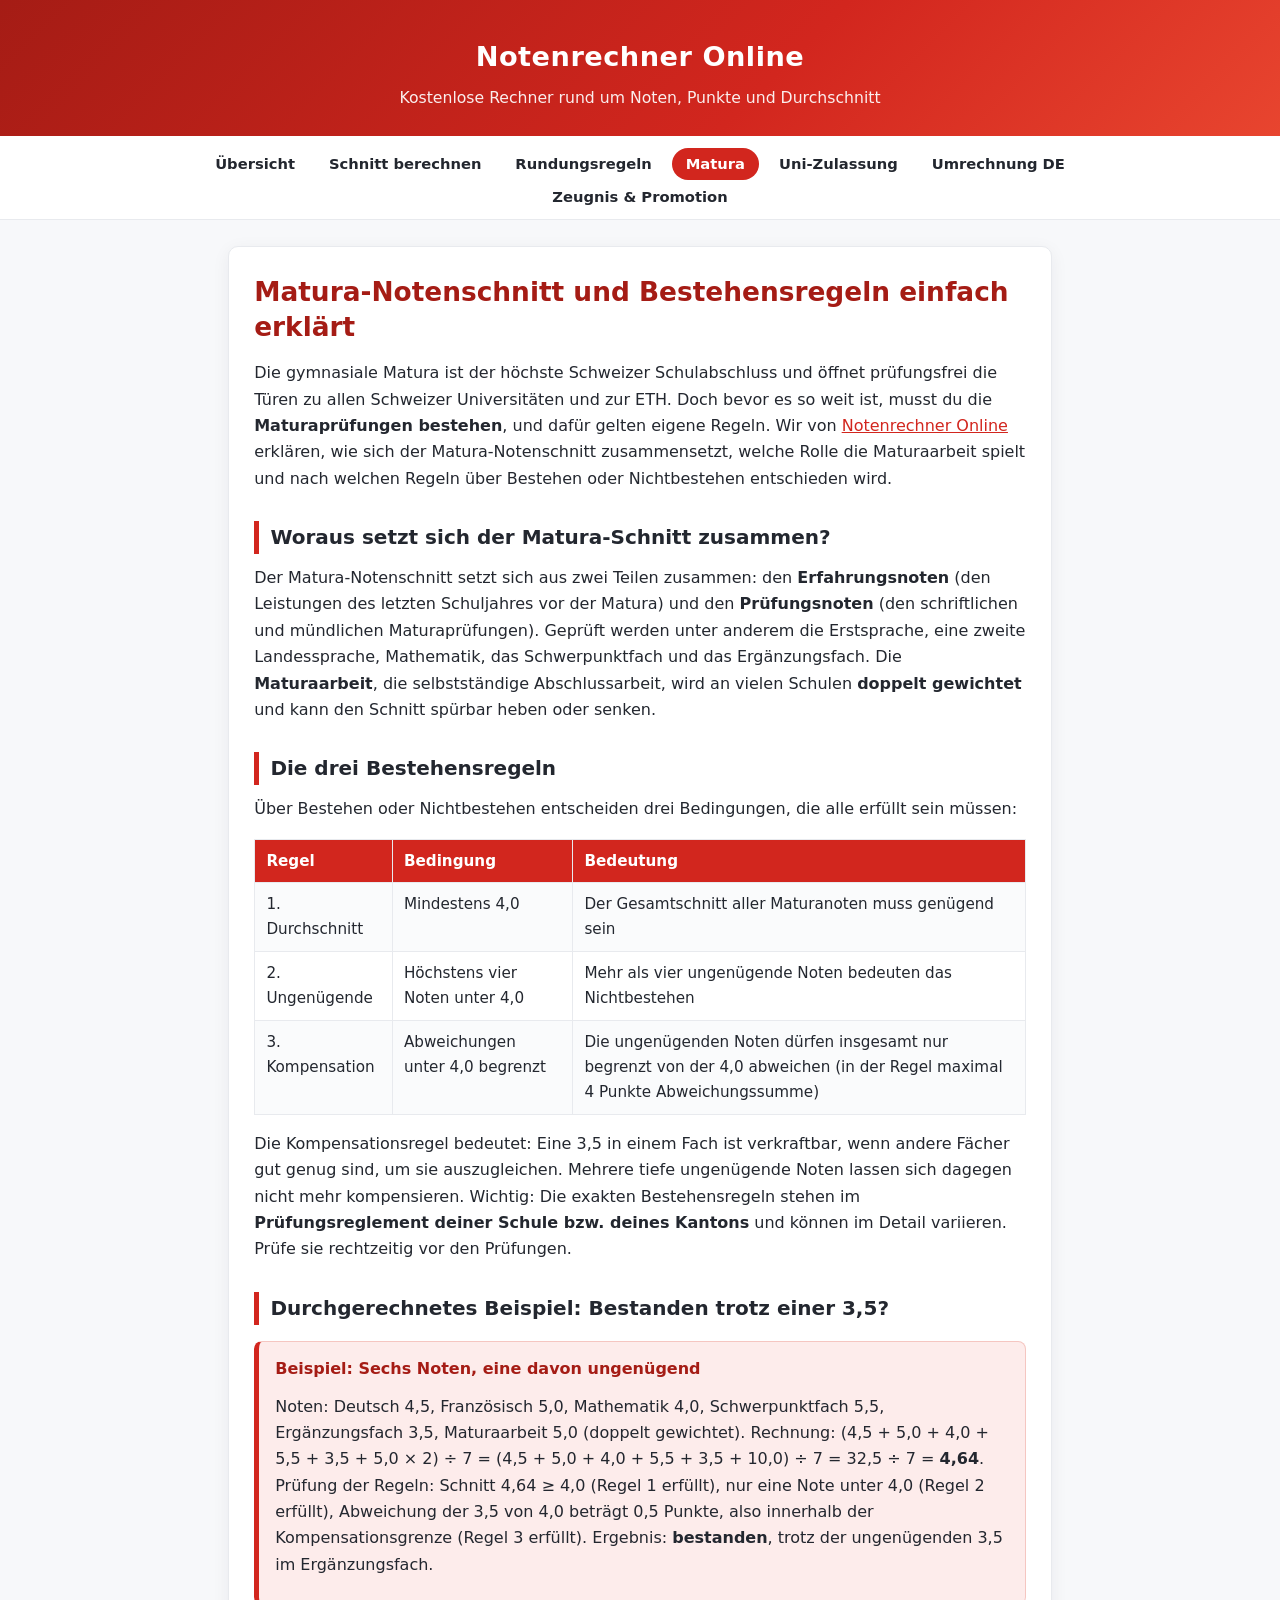
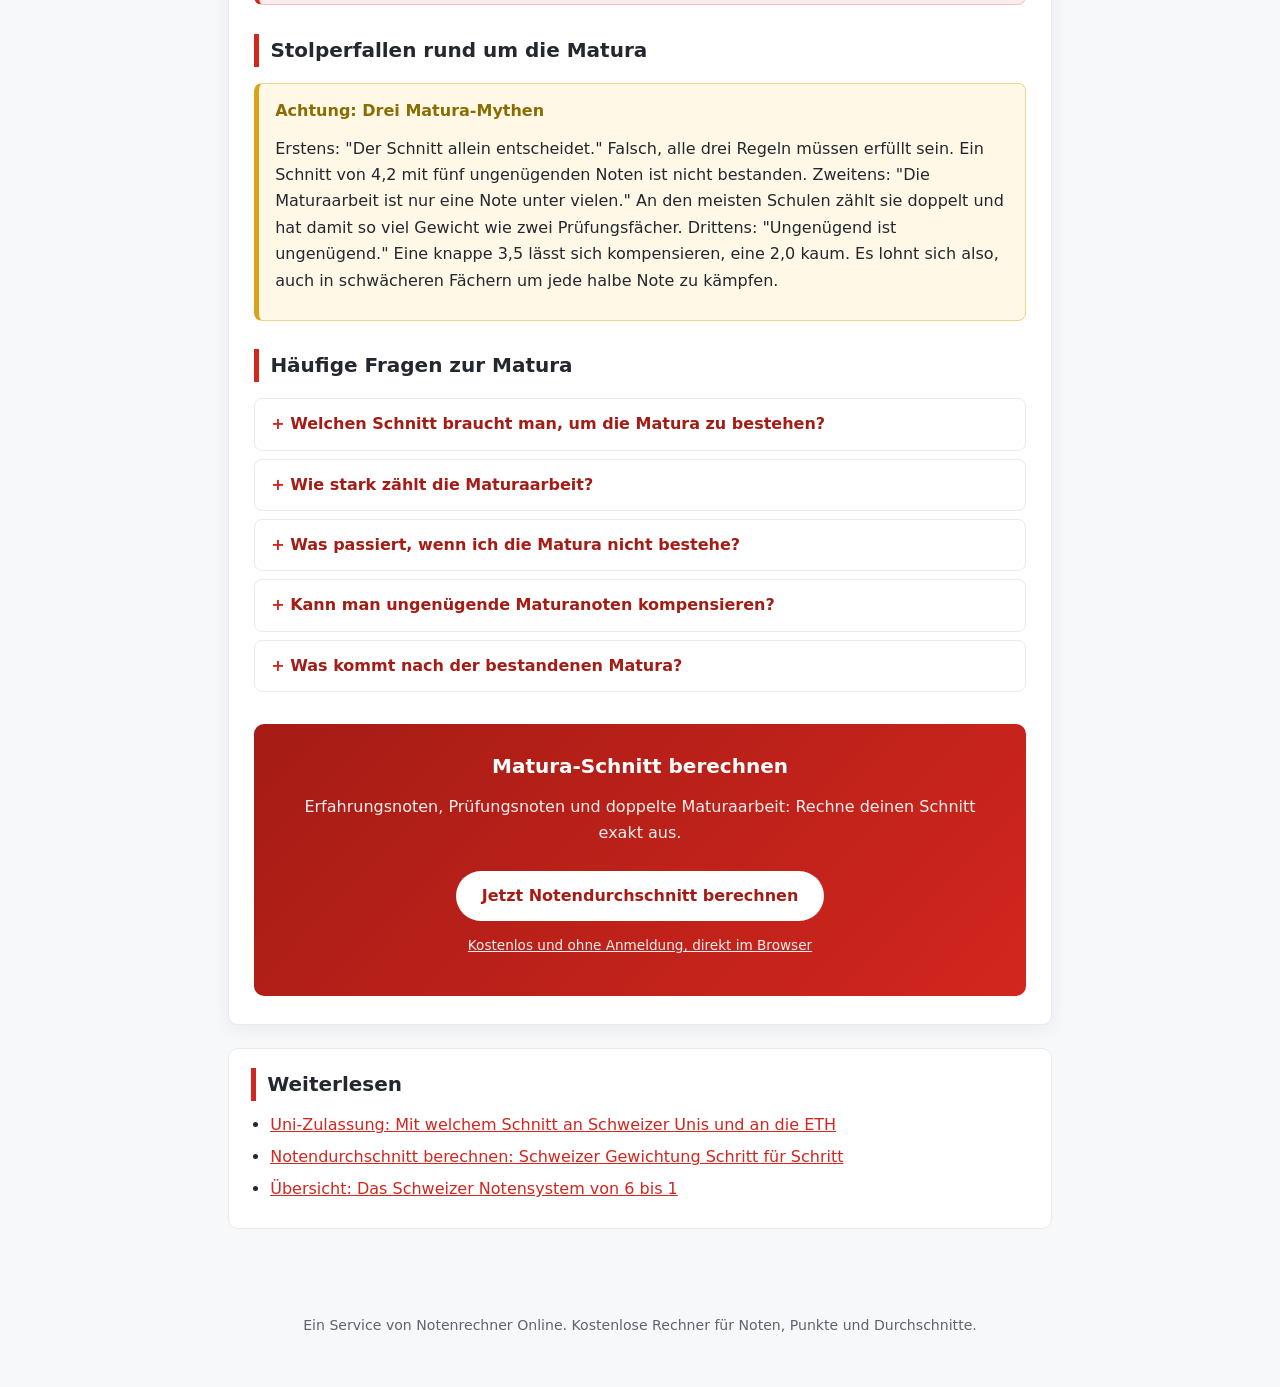
==== matura.html @ fb6773b8 "Add files via upload" ====
<!DOCTYPE html>
<html lang="de">
<head>
<meta charset="UTF-8">
<meta name="viewport" content="width=device-width, initial-scale=1.0">
<title>Matura-Notenschnitt &amp; Bestehensregeln: So bestehst du die Matura | Notenrechner Online</title>
<meta name="description" content="Matura bestanden oder nicht? Wir erklären Matura-Notenschnitt, doppelte Maturaarbeit, Kompensationsregeln und die Bestehensgrenzen. Mit durchgerechnetem Beispiel.">
<link rel="stylesheet" href="style.css">
</head>
<body>
<header class="site">
<div class="brand">Notenrechner Online</div>
<div class="tagline">Kostenlose Rechner rund um Noten, Punkte und Durchschnitt</div>
</header>
<nav class="top">
<ul>
<li><a href="index.html">Übersicht</a></li>
<li><a href="notendurchschnitt-berechnen.html">Schnitt berechnen</a></li>
<li><a href="runden.html">Rundungsregeln</a></li>
<li><a href="matura.html" class="active">Matura</a></li>
<li><a href="uni-zulassung.html">Uni-Zulassung</a></li>
<li><a href="umrechnung-deutschland.html">Umrechnung DE</a></li>
<li><a href="zeugnis.html">Zeugnis &amp; Promotion</a></li>
</ul>
</nav>
<main>
<article class="card">
<h1>Matura-Notenschnitt und Bestehensregeln einfach erklärt</h1>
<p>Die gymnasiale Matura ist der höchste Schweizer Schulabschluss und öffnet prüfungsfrei die Türen zu allen Schweizer Universitäten und zur ETH. Doch bevor es so weit ist, musst du die <strong>Maturaprüfungen bestehen</strong>, und dafür gelten eigene Regeln. Wir von <a href="https://notenrechner-online.de/">Notenrechner Online</a> erklären, wie sich der Matura-Notenschnitt zusammensetzt, welche Rolle die Maturaarbeit spielt und nach welchen Regeln über Bestehen oder Nichtbestehen entschieden wird.</p>

<h2>Woraus setzt sich der Matura-Schnitt zusammen?</h2>
<p>Der Matura-Notenschnitt setzt sich aus zwei Teilen zusammen: den <strong>Erfahrungsnoten</strong> (den Leistungen des letzten Schuljahres vor der Matura) und den <strong>Prüfungsnoten</strong> (den schriftlichen und mündlichen Maturaprüfungen). Geprüft werden unter anderem die Erstsprache, eine zweite Landessprache, Mathematik, das Schwerpunktfach und das Ergänzungsfach. Die <strong>Maturaarbeit</strong>, die selbstständige Abschlussarbeit, wird an vielen Schulen <strong>doppelt gewichtet</strong> und kann den Schnitt spürbar heben oder senken.</p>

<h2>Die drei Bestehensregeln</h2>
<p>Über Bestehen oder Nichtbestehen entscheiden drei Bedingungen, die alle erfüllt sein müssen:</p>
<table>
<tr><th>Regel</th><th>Bedingung</th><th>Bedeutung</th></tr>
<tr><td>1. Durchschnitt</td><td>Mindestens 4,0</td><td>Der Gesamt­schnitt aller Maturanoten muss genügend sein</td></tr>
<tr><td>2. Ungenügende</td><td>Höchstens vier Noten unter 4,0</td><td>Mehr als vier ungenügende Noten bedeuten das Nichtbestehen</td></tr>
<tr><td>3. Kompensation</td><td>Abweichungen unter 4,0 begrenzt</td><td>Die ungenügenden Noten dürfen insgesamt nur begrenzt von der 4,0 abweichen (in der Regel maximal 4 Punkte Abweichungssumme)</td></tr>
</table>
<p>Die Kompensationsregel bedeutet: Eine 3,5 in einem Fach ist verkraftbar, wenn andere Fächer gut genug sind, um sie auszugleichen. Mehrere tiefe ungenügende Noten lassen sich dagegen nicht mehr kompensieren. Wichtig: Die exakten Bestehensregeln stehen im <strong>Prüfungsreglement deiner Schule bzw. deines Kantons</strong> und können im Detail variieren. Prüfe sie rechtzeitig vor den Prüfungen.</p>

<h2>Durchgerechnetes Beispiel: Bestanden trotz einer 3,5?</h2>
<div class="example">
<strong class="t">Beispiel: Sechs Noten, eine davon ungenügend</strong>
<p>Noten: Deutsch 4,5, Französisch 5,0, Mathematik 4,0, Schwerpunktfach 5,5, Ergänzungsfach 3,5, Maturaarbeit 5,0 (doppelt gewichtet). Rechnung: (4,5 + 5,0 + 4,0 + 5,5 + 3,5 + 5,0 × 2) ÷ 7 = (4,5 + 5,0 + 4,0 + 5,5 + 3,5 + 10,0) ÷ 7 = 32,5 ÷ 7 = <strong>4,64</strong>. Prüfung der Regeln: Schnitt 4,64 ≥ 4,0 (Regel 1 erfüllt), nur eine Note unter 4,0 (Regel 2 erfüllt), Abweichung der 3,5 von 4,0 beträgt 0,5 Punkte, also innerhalb der Kompensationsgrenze (Regel 3 erfüllt). Ergebnis: <strong>bestanden</strong>, trotz der ungenügenden 3,5 im Ergänzungsfach.</p>
</div>

<h2>Stolperfallen rund um die Matura</h2>
<div class="warn">
<strong class="t">Achtung: Drei Matura-Mythen</strong>
<p>Erstens: "Der Schnitt allein entscheidet." Falsch, alle drei Regeln müssen erfüllt sein. Ein Schnitt von 4,2 mit fünf ungenügenden Noten ist nicht bestanden. Zweitens: "Die Maturaarbeit ist nur eine Note unter vielen." An den meisten Schulen zählt sie doppelt und hat damit so viel Gewicht wie zwei Prüfungsfächer. Drittens: "Ungenügend ist ungenügend." Eine knappe 3,5 lässt sich kompensieren, eine 2,0 kaum. Es lohnt sich also, auch in schwächeren Fächern um jede halbe Note zu kämpfen.</p>
</div>

<h2>Häufige Fragen zur Matura</h2>
<div class="faq">
<details>
<summary>Welchen Schnitt braucht man, um die Matura zu bestehen?</summary>
<div><p>Der Gesamtschnitt aller Maturanoten muss mindestens <strong>4,0</strong> betragen. Zusätzlich dürfen höchstens vier Noten ungenügend sein, und die Abweichungen unter 4,0 müssen innerhalb der Kompensationsgrenze bleiben.</p></div>
</details>
<details>
<summary>Wie stark zählt die Maturaarbeit?</summary>
<div><p>An vielen Schulen wird die Maturaarbeit <strong>doppelt gewichtet</strong>. Eine gute Maturaarbeit kann den Schnitt deutlich heben, eine schwache ihn ebenso deutlich senken. Die genaue Gewichtung steht im Reglement deiner Schule.</p></div>
</details>
<details>
<summary>Was passiert, wenn ich die Matura nicht bestehe?</summary>
<div><p>Je nach Kanton und Schule gibt es die Möglichkeit einer <strong>Wiederholung</strong> der nicht bestandenen Prüfungen oder des ganzen Maturajahres. Die genauen Bedingungen stehen im Prüfungsreglement. Sprich frühzeitig mit deiner Schule, wenn es knapp wird.</p></div>
</details>
<details>
<summary>Kann man ungenügende Maturanoten kompensieren?</summary>
<div><p>Ja, in Grenzen: Höchstens vier Noten dürfen unter 4,0 liegen, und die Summe ihrer Abweichungen von der 4,0 darf die Kompensationsgrenze (in der Regel 4 Punkte) nicht überschreiten. Gute Noten in anderen Fächern gleichen schwächere aus.</p></div>
</details>
<details>
<summary>Was kommt nach der bestandenen Matura?</summary>
<div><p>Die gymnasiale Matura berechtigt zum <strong>prüfungsfreien Zugang</strong> zu allen Schweizer Universitäten und zur ETH (Ausnahme: Studiengänge mit Eignungstest wie Medizin). Details dazu auf der Seite <a href="uni-zulassung.html">Uni-Zulassung mit Schweizer Schnitt</a>.</p></div>
</details>
</div>

<div class="cta">
<h2>Matura-Schnitt berechnen</h2>
<p>Erfahrungsnoten, Prüfungsnoten und doppelte Maturaarbeit: Rechne deinen Schnitt exakt aus.</p>
<a class="btn" href="https://notenrechner-online.de/">Jetzt Notendurchschnitt berechnen</a>
<p><a class="alt" href="https://notenrechner-online.de/">Kostenlos und ohne Anmeldung, direkt im Browser</a></p>
</div>
</article>

<aside class="more">
<h2>Weiterlesen</h2>
<ul>
<li><a href="uni-zulassung.html">Uni-Zulassung: Mit welchem Schnitt an Schweizer Unis und an die ETH</a></li>
<li><a href="notendurchschnitt-berechnen.html">Notendurchschnitt berechnen: Schweizer Gewichtung Schritt für Schritt</a></li>
<li><a href="index.html">Übersicht: Das Schweizer Notensystem von 6 bis 1</a></li>
</ul>
</aside>
</main>
<footer class="site">
<p>Ein Service von Notenrechner Online. Kostenlose Rechner für Noten, Punkte und Durchschnitte.</p>
</footer>
</body>
</html>
---- style.css ----
/* Schweizer Notensystem Hub: alpine red/white identity */
:root{
  --red:#d2261e;
  --red-dark:#a51c15;
  --red-soft:#fdeceb;
  --ink:#23272f;
  --muted:#5b6470;
  --bg:#f7f8fa;
  --card:#ffffff;
  --line:#e8eaee;
  --radius:10px;
}
*{box-sizing:border-box}
body{
  margin:0;
  font-family:"Segoe UI",system-ui,-apple-system,Roboto,"Helvetica Neue",Arial,sans-serif;
  color:var(--ink);
  background:var(--bg);
  line-height:1.65;
}
header.site{
  background:linear-gradient(135deg,var(--red-dark),var(--red) 60%,#e8452f);
  color:#fff;
  padding:2.2rem 1.2rem 1.6rem;
  text-align:center;
  border-bottom:6px solid #fff;
  box-shadow:0 2px 12px rgba(162,28,21,.25);
}
header.site .brand{font-size:1.7rem;font-weight:800;letter-spacing:.5px}
header.site .tagline{opacity:.92;font-size:.98rem;margin-top:.3rem}
nav.top{background:#fff;border-bottom:1px solid var(--line);position:sticky;top:0;z-index:10}
nav.top ul{
  list-style:none;margin:0 auto;padding:.55rem 1rem;
  display:flex;flex-wrap:wrap;gap:.4rem;justify-content:center;max-width:1100px;
}
nav.top a{
  text-decoration:none;color:var(--ink);font-weight:600;font-size:.92rem;
  padding:.4rem .8rem;border-radius:999px;border:1px solid transparent;
}
nav.top a:hover{border-color:var(--red);color:var(--red)}
nav.top a.active{background:var(--red);color:#fff}
main{max-width:860px;margin:0 auto;padding:1.6rem 1.1rem 3rem}
article.card{
  background:var(--card);border:1px solid var(--line);border-radius:var(--radius);
  padding:1.8rem 1.6rem;box-shadow:0 4px 18px rgba(35,39,47,.06);
}
h1{font-size:1.65rem;line-height:1.3;margin:0 0 1rem;color:var(--red-dark)}
h2{
  font-size:1.25rem;margin:1.8rem 0 .7rem;color:var(--ink);
  border-left:5px solid var(--red);padding-left:.7rem;
}
h3{font-size:1.05rem;margin:1.3rem 0 .5rem;color:var(--red-dark)}
p{margin:.7rem 0}
a{color:var(--red)}
a:hover{color:var(--red-dark)}
table{width:100%;border-collapse:collapse;margin:1rem 0;font-size:.95rem}
th,td{border:1px solid var(--line);padding:.55rem .7rem;text-align:left;vertical-align:top}
th{background:var(--red);color:#fff}
tr:nth-child(even) td{background:#fafbfc}
.example{
  background:var(--red-soft);border:1px solid #f5c6c1;border-left:5px solid var(--red);
  border-radius:8px;padding:.9rem 1rem;margin:1rem 0;
}
.example .t{display:block;font-weight:700;margin-bottom:.4rem;color:var(--red-dark)}
.warn{
  background:#fff8e6;border:1px solid #f0d48a;border-left:5px solid #d9a419;
  border-radius:8px;padding:.9rem 1rem;margin:1rem 0;
}
.warn .t{display:block;font-weight:700;margin-bottom:.4rem;color:#8a6d00}
.faq{margin-top:1rem}
.faq details{
  border:1px solid var(--line);border-radius:8px;margin:.5rem 0;background:#fff;overflow:hidden;
}
.faq summary{
  cursor:pointer;padding:.75rem 1rem;font-weight:700;color:var(--red-dark);
  list-style:none;
}
.faq summary::-webkit-details-marker{display:none}
.faq summary::before{content:"+ ";color:var(--red);font-weight:800}
.faq details[open] summary::before{content:"- "}
.faq details div{padding:0 1rem .9rem;color:var(--ink)}
.cta{
  margin:2rem 0 0;background:linear-gradient(135deg,var(--red-dark),var(--red));
  color:#fff;border-radius:var(--radius);padding:1.6rem;text-align:center;
}
.cta h2{color:#fff;border:none;padding:0;margin:0 0 .5rem}
.cta p{opacity:.93}
.cta .btn{
  display:inline-block;margin-top:.8rem;background:#fff;color:var(--red-dark);
  font-weight:800;text-decoration:none;padding:.75rem 1.6rem;border-radius:999px;
}
.cta .btn:hover{background:#ffe9e7}
.cta .alt{color:#fff;font-size:.85rem}
aside.more{
  margin-top:1.4rem;background:#fff;border:1px solid var(--line);
  border-radius:var(--radius);padding:1.2rem 1.4rem;
}
aside.more h2{margin-top:0}
aside.more ul{margin:.4rem 0;padding-left:1.2rem}
aside.more li{margin:.35rem 0}
footer.site{
  text-align:center;color:var(--muted);font-size:.88rem;
  padding:1.6rem 1rem 2.4rem;
}
.topics{display:grid;grid-template-columns:repeat(auto-fit,minmax(220px,1fr));gap:.8rem;margin:1rem 0}
.topics a{
  display:block;background:#fff;border:1px solid var(--line);border-radius:8px;
  padding:.9rem 1rem;text-decoration:none;color:var(--ink);
}
.topics a:hover{border-color:var(--red)}
.topics strong{display:block;color:var(--red-dark);margin-bottom:.25rem}
.topics span{font-size:.9rem;color:var(--muted)}
@media(max-width:640px){
  article.card{padding:1.2rem 1rem}
  h1{font-size:1.4rem}
}
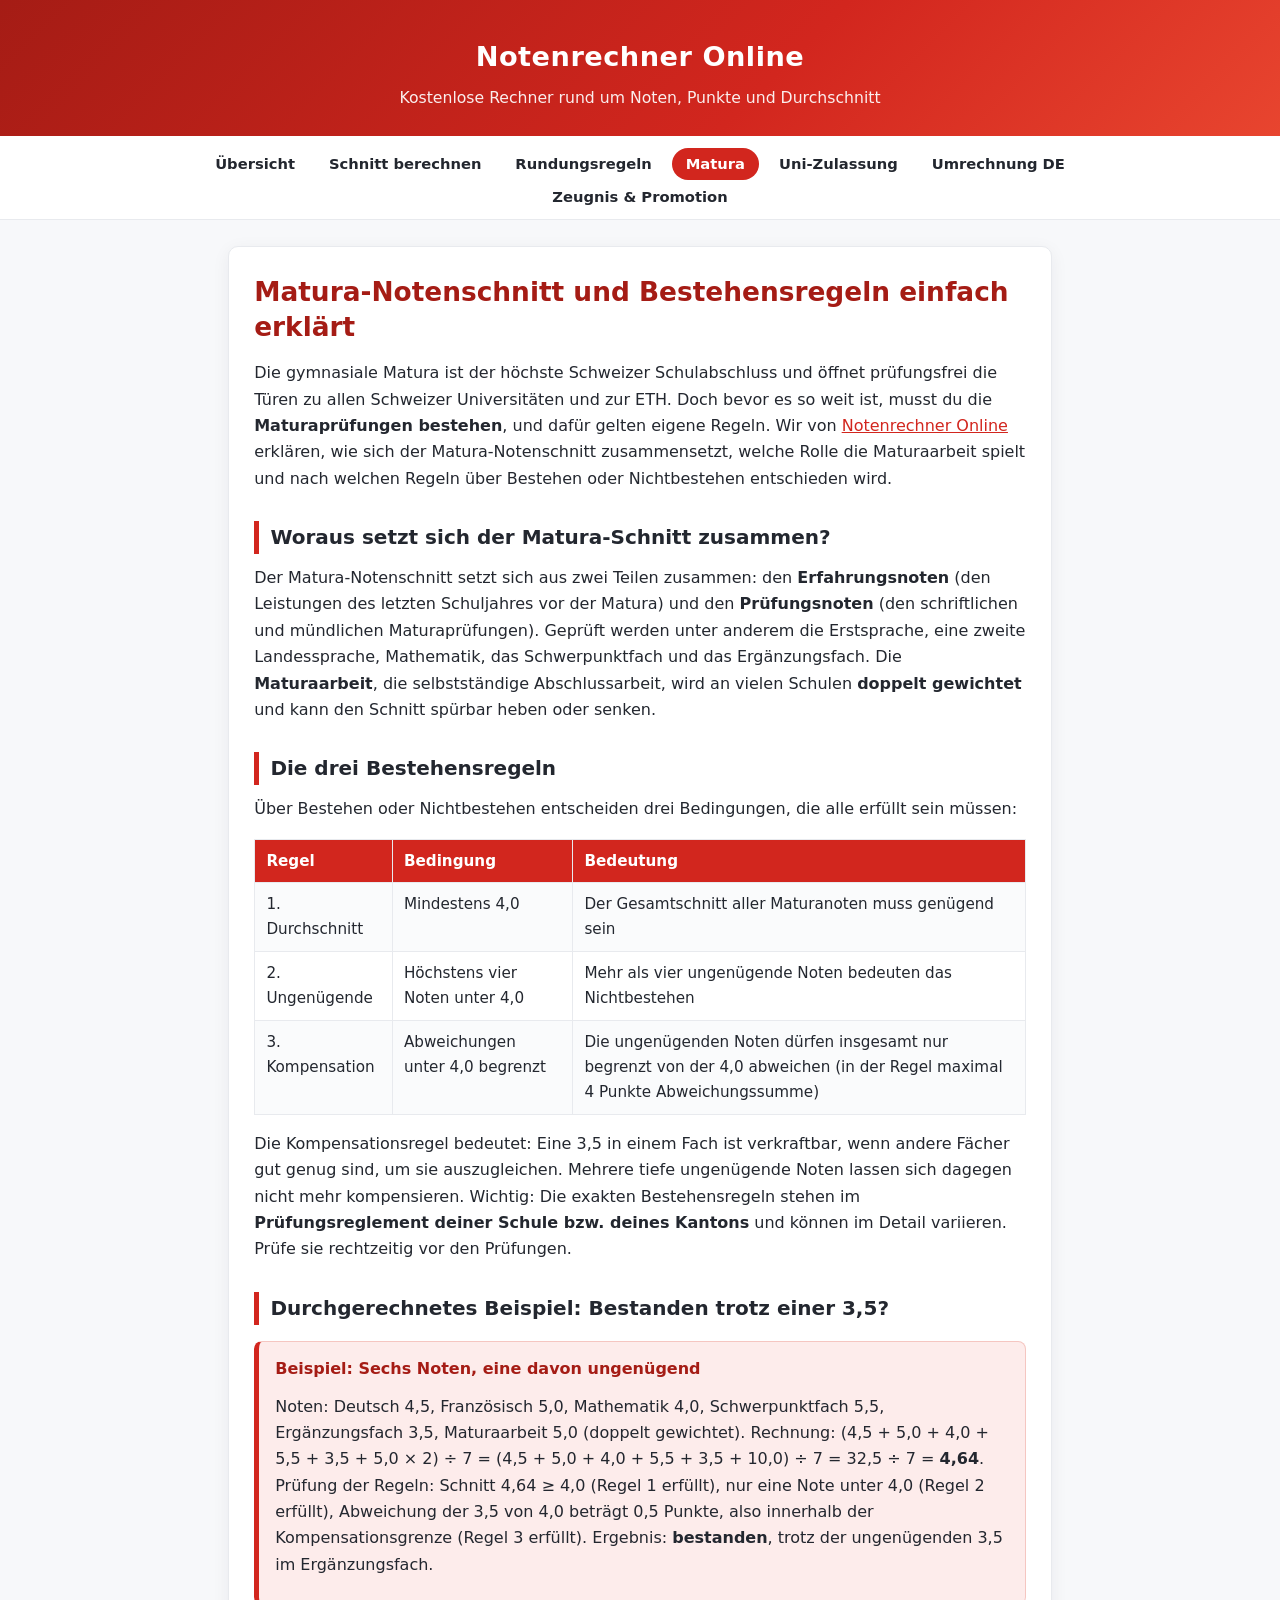
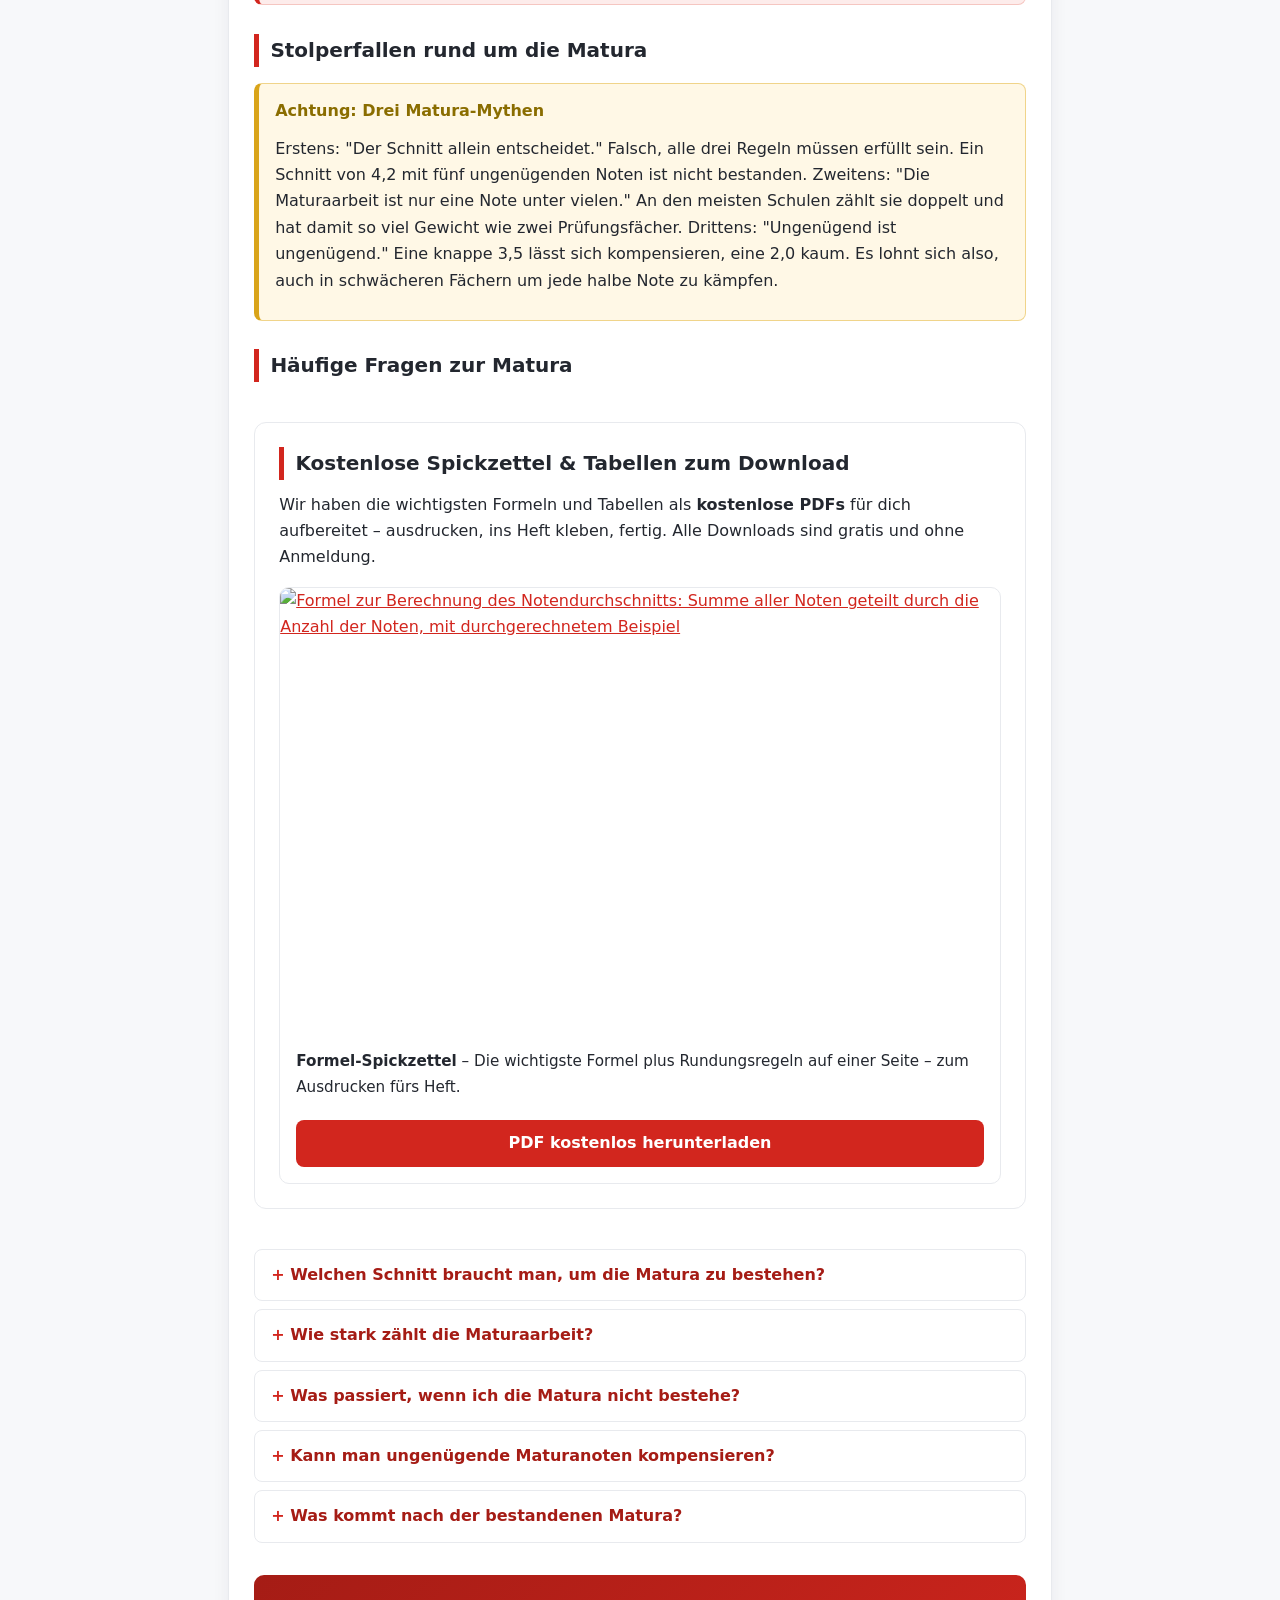
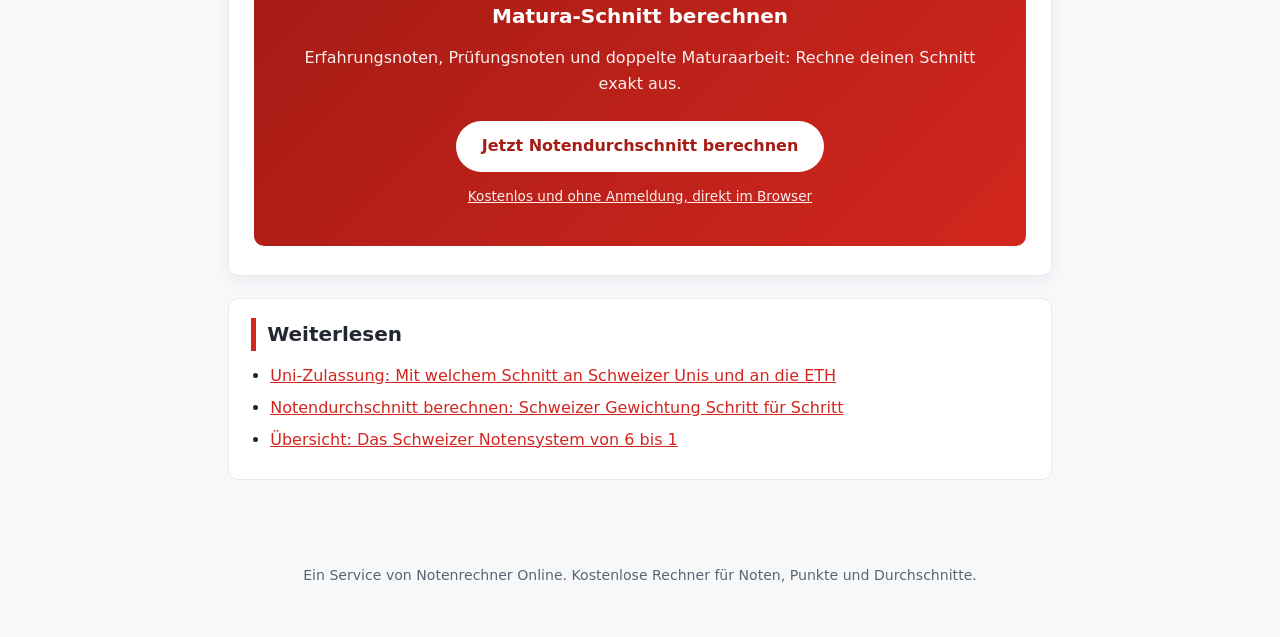
==== commit e3809a4a: "Add resources section: formula/table graphics + downloadable PDFs" ====
--- a/matura.html
+++ b/matura.html
@@ -54,6 +54,17 @@
 </div>
 
 <h2>Häufige Fragen zur Matura</h2>
+<section class="ressourcen" aria-label="Kostenlose Downloads">
+<h2>Kostenlose Spickzettel &amp; Tabellen zum Download</h2>
+<p>Wir haben die wichtigsten Formeln und Tabellen als <strong>kostenlose PDFs</strong> für dich aufbereitet – ausdrucken, ins Heft kleben, fertig. Alle Downloads sind gratis und ohne Anmeldung.</p>
+<div class="resource-grid">
+<figure class="resource">
+<a href="assets/notendurchschnitt-formel-spickzettel.pdf" download><img src="assets/notendurchschnitt-formel-berechnen.png" alt="Formel zur Berechnung des Notendurchschnitts: Summe aller Noten geteilt durch die Anzahl der Noten, mit durchgerechnetem Beispiel" loading="lazy" width="1200" height="750"></a>
+<figcaption><strong>Formel-Spickzettel</strong> – Die wichtigste Formel plus Rundungsregeln auf einer Seite – zum Ausdrucken fürs Heft.</figcaption>
+<a class="download-btn" href="assets/notendurchschnitt-formel-spickzettel.pdf" download>PDF kostenlos herunterladen</a>
+</figure>
+</div>
+</section>
 <div class="faq">
 <details>
 <summary>Welchen Schnitt braucht man, um die Matura zu bestehen?</summary>
--- a/style.css
+++ b/style.css
@@ -114,3 +114,13 @@
   article.card{padding:1.2rem 1rem}
   h1{font-size:1.4rem}
 }
+
+/* Ressourcen / Downloads */
+.ressourcen{margin:2.5rem 0;padding:1.5rem;background:var(--card,#ffffff);border:1px solid var(--line,#e8eaee);border-radius:12px}
+.ressourcen h2{margin-top:0}
+.resource-grid{display:grid;grid-template-columns:repeat(auto-fit,minmax(260px,1fr));gap:1.25rem;margin-top:1rem}
+.resource{border:1px solid var(--line,#e8eaee);border-radius:10px;overflow:hidden;background:#fff;display:flex;flex-direction:column;margin:0}
+.resource img{width:100%;height:auto;display:block}
+.resource figcaption{padding:.75rem 1rem;font-size:.95rem;color:var(--ink,#23272f);flex:1}
+.download-btn{display:inline-block;margin:.5rem 1rem 1rem;padding:.65rem 1.1rem;background:var(--red,#d2261e);color:#fff!important;border-radius:8px;text-decoration:none;font-weight:700;text-align:center}
+.download-btn:hover{background:var(--red-dark,#a51c15);color:#fff}
